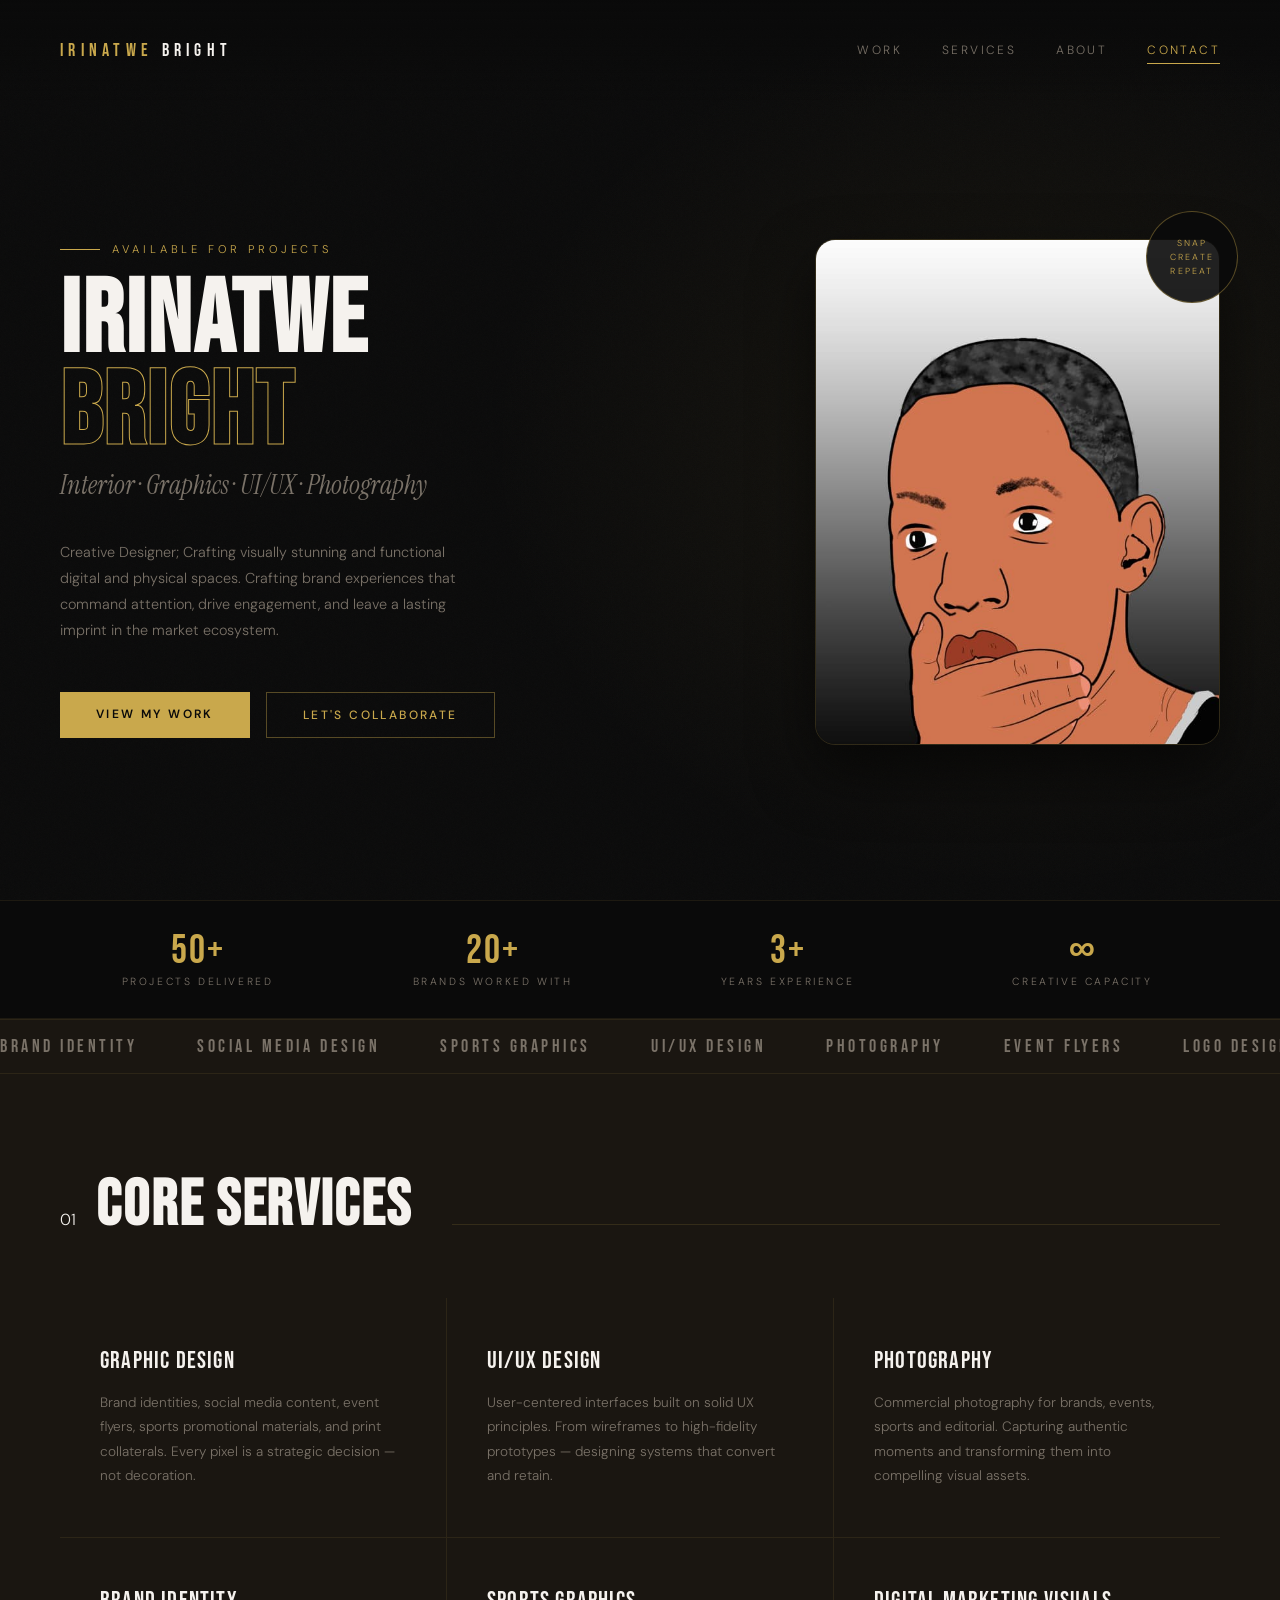
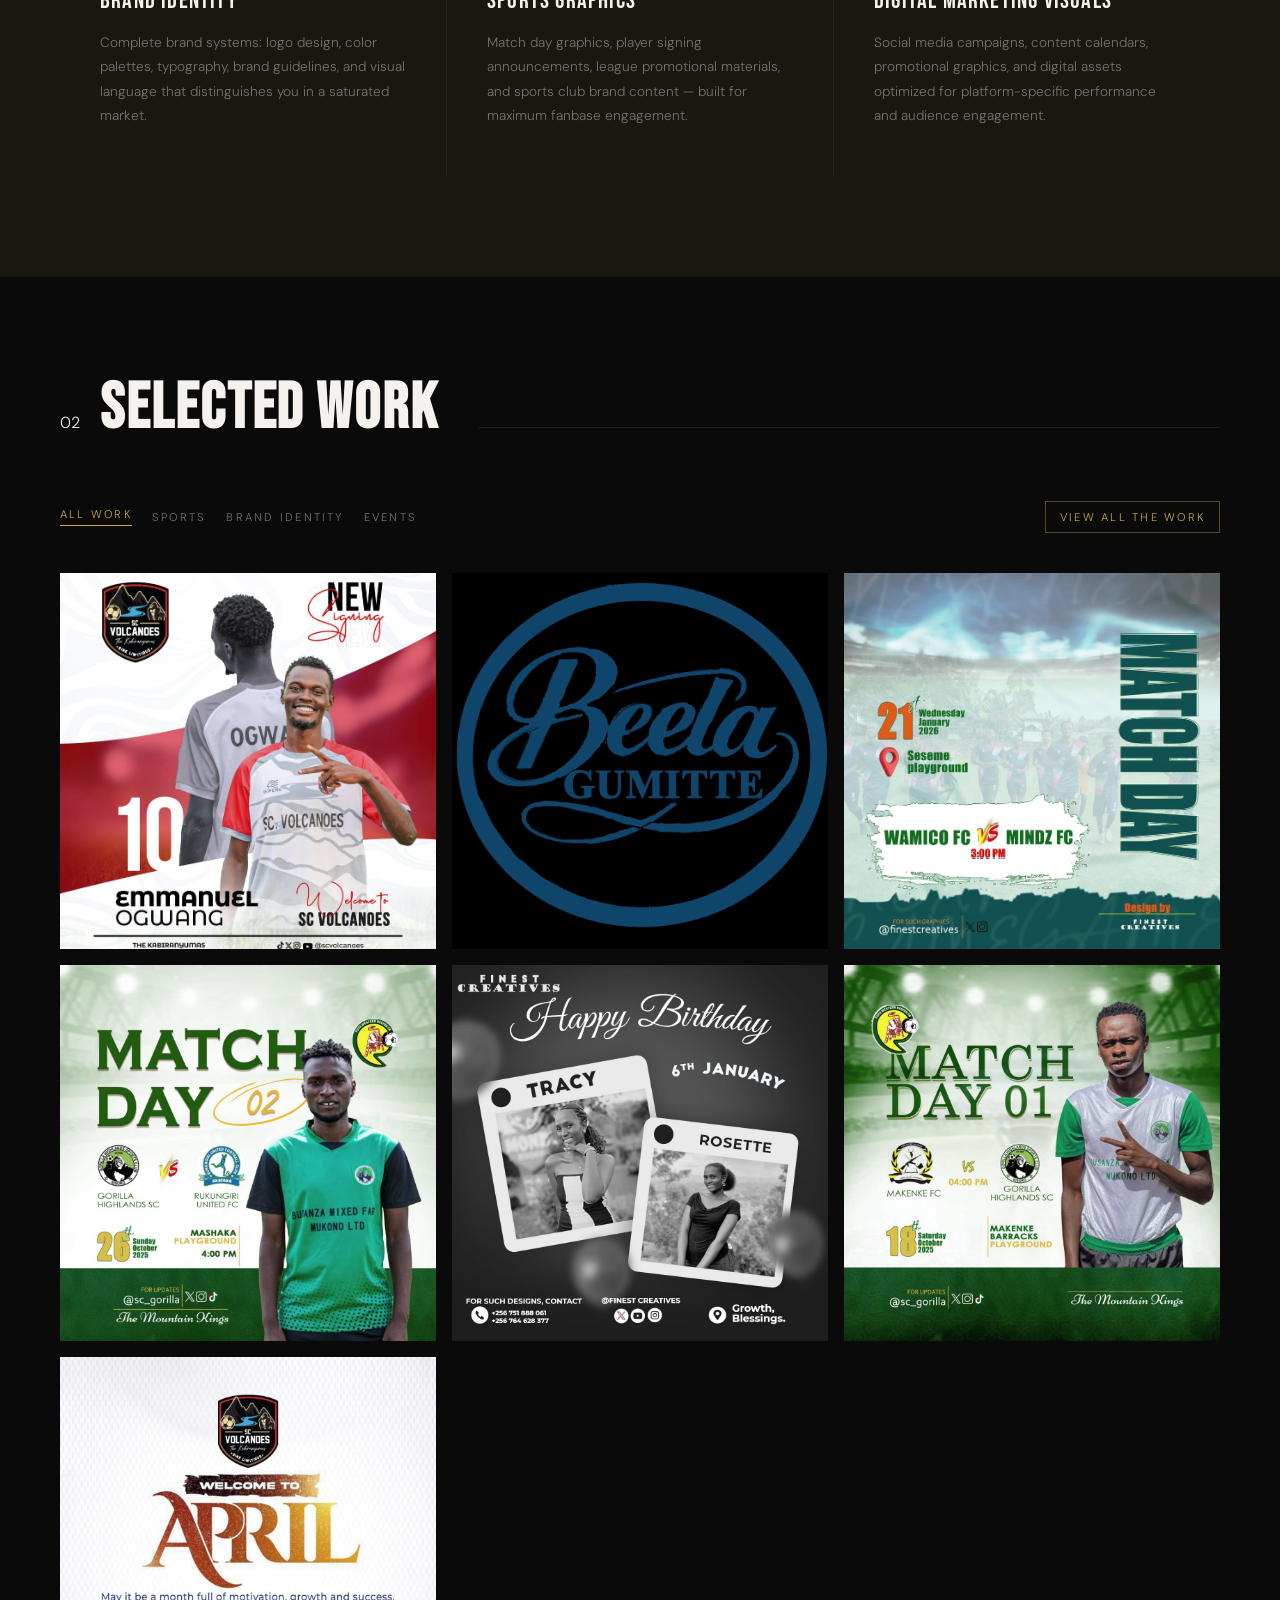
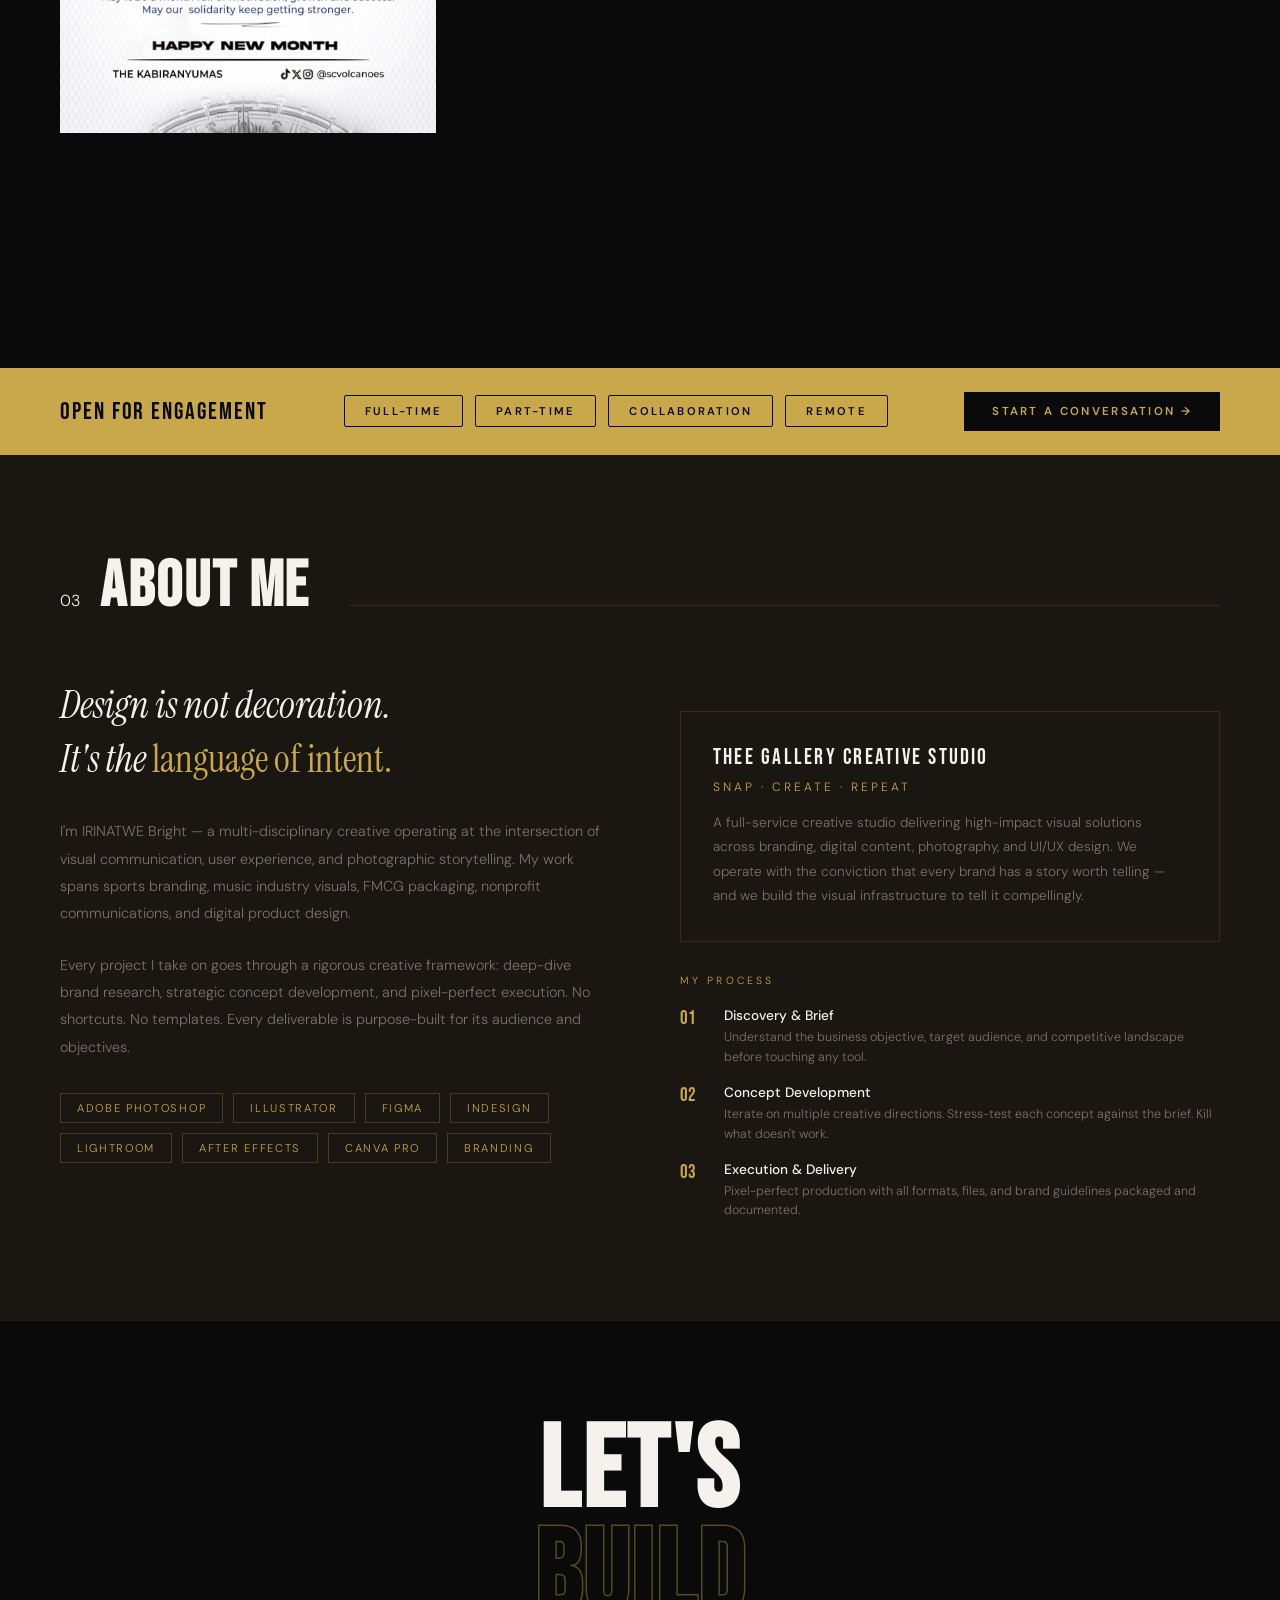
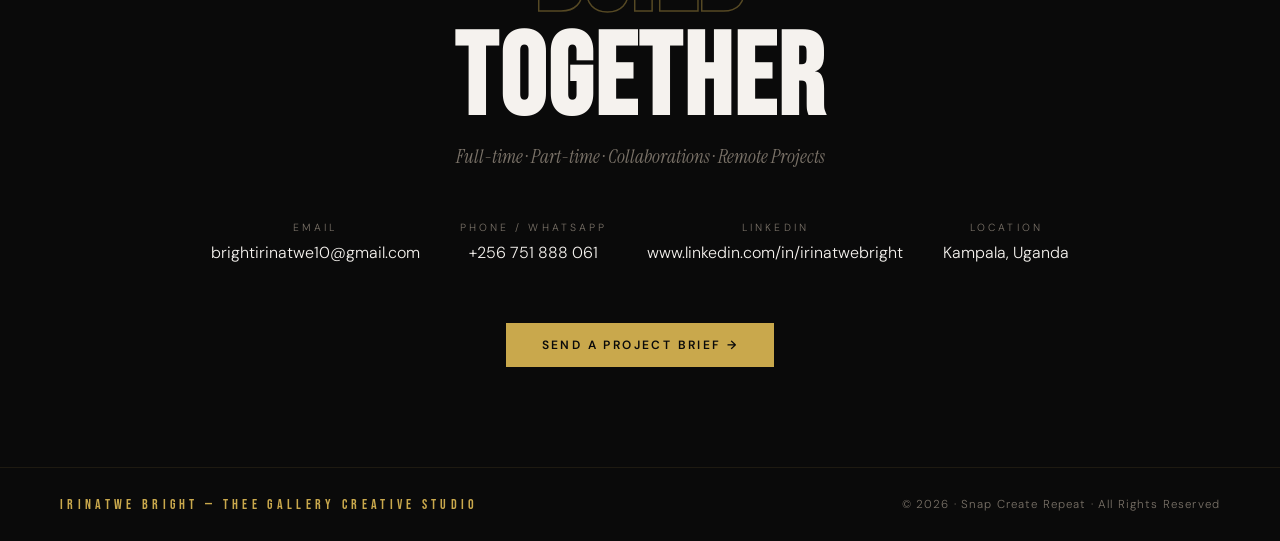
==== irinatwe-bright-portfolio.html @ d88b542a "initial commit" ====
<!DOCTYPE html>
<html lang="en">
<head>
<meta charset="UTF-8"/>
<meta name="viewport" content="width=device-width, initial-scale=1.0"/>
<title>IRINATWE Bright — THEE GALLERY Creative Studio</title>
<link href="https://fonts.googleapis.com/css2?family=Bebas+Neue&family=Instrument+Serif:ital@0;1&family=DM+Sans:wght@300;400;500;600&display=swap" rel="stylesheet"/>
<link rel="stylesheet" href="irinatwe-bright-portfolio.css?v=20260407-22"/>
</head>
<body>

<!-- NAV -->
<nav aria-label="Primary navigation">
  <a href="#" class="nav-logo">IRINATWE <span>Bright</span> </a>
  <button class="nav-toggle" id="navToggle" aria-label="Open navigation menu" aria-expanded="false" aria-controls="navLinks" aria-haspopup="true">
    <span></span>
    <span></span>
    <span></span>
  </button>
  <ul class="nav-links" id="navLinks">
    <li><a href="#portfolio" data-section="portfolio">WORK</a></li>
    <li><a href="#services" data-section="services">SERVICES</a></li>
    <li><a href="#about" data-section="about">ABOUT</a></li>
    <li><a href="#contact" data-section="contact">CONTACT</a></li>
    <li class="nav-social" aria-label="Social links">
      <a href="https://github.com" target="_blank" rel="noopener noreferrer" aria-label="GitHub profile">GitHub</a>
      <a href="https://www.linkedin.com" target="_blank" rel="noopener noreferrer" aria-label="LinkedIn profile">LinkedIn</a>
      <a href="https://twitter.com" target="_blank" rel="noopener noreferrer" aria-label="Twitter profile">Twitter</a>
    </li>
  </ul>
</nav>

<!-- HERO -->
<section class="hero hero-single-media" id="home">
  <div class="hero-noise"></div>
  <div class="hero-left reveal">
    <div class="hero-eyebrow">Available for Projects</div>
    <h1 class="hero-name">
      IRINATWE
      <span class="accent-line">Bright</span>
    </h1>
    <p class="hero-title">Interior · Graphics · UI/UX · Photography</p>
    <p class="hero-desc">
      Creative Designer; Crafting visually stunning and functional digital and physical spaces.
      Crafting brand experiences that command attention, drive engagement, 
      and leave a lasting imprint in the market ecosystem.
    </p>
    <div class="hero-ctas">
      <a href="#portfolio" class="btn-primary">View My Work</a>
      <a href="#contact" class="btn-outline">Let's Collaborate</a>
    </div>
  </div>
  <div class="hero-right">
    <figure class="hero-profile-media reveal">
      <img src="Images/Profile/Profile.jpeg?v=20260407-1" alt="IRINATWE Bright profile" />
    </figure>
    <div class="hero-badge" aria-hidden="true">
      <span>SNAP<br/>CREATE<br/>REPEAT</span>
    </div>
  </div>
</section>

<!-- STATS BAR -->
<div class="stats-bar reveal">
  <div class="stat-item">
    <div class="stat-number">50+</div>
    <div class="stat-label">Projects Delivered</div>
  </div>
  <div class="stat-item">
    <div class="stat-number">20+</div>
    <div class="stat-label">Brands Worked With</div>
  </div>
  <div class="stat-item">
    <div class="stat-number">3+</div>
    <div class="stat-label">Years Experience</div>
  </div>
  <div class="stat-item">
    <div class="stat-number">∞</div>
    <div class="stat-label">Creative Capacity</div>
  </div>
</div>

<!-- TICKER -->
<div class="ticker-wrap">
  <div class="ticker-track">
    <div class="ticker-item">Brand Identity <span>✦</span></div>
    <div class="ticker-item">Social Media Design <span>✦</span></div>
    <div class="ticker-item">Sports Graphics <span>✦</span></div>
    <div class="ticker-item">UI/UX Design <span>✦</span></div>
    <div class="ticker-item">Photography <span>✦</span></div>
    <div class="ticker-item">Event Flyers <span>✦</span></div>
    <div class="ticker-item">Logo Design <span>✦</span></div>
    <div class="ticker-item">Digital Marketing <span>✦</span></div>
    <!-- duplicate for seamless loop -->
    <div class="ticker-item">Brand Identity <span>✦</span></div>
    <div class="ticker-item">Social Media Design <span>✦</span></div>
    <div class="ticker-item">Sports Graphics <span>✦</span></div>
    <div class="ticker-item">UI/UX Design <span>✦</span></div>
    <div class="ticker-item">Photography <span>✦</span></div>
    <div class="ticker-item">Event Flyers <span>✦</span></div>
    <div class="ticker-item">Logo Design <span>✦</span></div>
    <div class="ticker-item">Digital Marketing <span>✦</span></div>
  </div>
</div>

<!-- SERVICES -->
<section class="services" id="services">
  <div class="section-header reveal">
    <span class="section-num">01</span>
    <h2 class="section-title">Core Services</h2>
    <div class="section-line"></div>
  </div>
  <div class="services-grid reveal">
    <div class="service-card">
      <div class="service-icon">✦</div>
      <div class="service-name">Graphic Design</div>
      <p class="service-desc">Brand identities, social media content, event flyers, sports promotional materials, and print collaterals. Every pixel is a strategic decision — not decoration.</p>
    </div>
    <div class="service-card">
      <div class="service-icon">⬡</div>
      <div class="service-name">UI/UX Design</div>
      <p class="service-desc">User-centered interfaces built on solid UX principles. From wireframes to high-fidelity prototypes — designing systems that convert and retain.</p>
    </div>
    <div class="service-card">
      <div class="service-icon">◎</div>
      <div class="service-name">Photography</div>
      <p class="service-desc">Commercial photography for brands, events, sports and editorial. Capturing authentic moments and transforming them into compelling visual assets.</p>
    </div>
    <div class="service-card">
      <div class="service-icon">▲</div>
      <div class="service-name">Brand Identity</div>
      <p class="service-desc">Complete brand systems: logo design, color palettes, typography, brand guidelines, and visual language that distinguishes you in a saturated market.</p>
    </div>
    <div class="service-card">
      <div class="service-icon">◇</div>
      <div class="service-name">Sports Graphics</div>
      <p class="service-desc">Match day graphics, player signing announcements, league promotional materials, and sports club brand content — built for maximum fanbase engagement.</p>
    </div>
    <div class="service-card">
      <div class="service-icon">☯</div>
      <div class="service-name">Digital Marketing Visuals</div>
      <p class="service-desc">Social media campaigns, content calendars, promotional graphics, and digital assets optimized for platform-specific performance and audience engagement.</p>
    </div>
  </div>
</section>

<!-- PORTFOLIO -->
<section id="portfolio" class="portfolio-section">
  <div class="section-header reveal">
    <span class="section-num">02</span>
    <h2 class="section-title">Selected Work</h2>
    <div class="section-line"></div>
  </div>

  <!-- Portfolio Filter Labels -->
  <div class="portfolio-filter reveal">
    <span class="portfolio-filter-chip is-active">All Work</span>
    <span class="portfolio-filter-chip">Sports</span>
    <span class="portfolio-filter-chip">Brand Identity</span>
    <span class="portfolio-filter-chip">Events</span>
    <a href="all-work/all-work.html" class="portfolio-filter-link">View All The Work</a>
  </div>

  <div class="portfolio-grid reveal">
    <!-- Row 1 -->
    <div class="portfolio-item">
      <img src="Images/Sports/Sports1.jpeg?v=20260407-2" alt="Sports Design"/>
      <div class="portfolio-overlay">
        <div class="portfolio-cat">Sports Graphics</div>
        <div class="portfolio-name">SC VOLCANOES — Good Friday</div>
      </div>
    </div>
    <div class="portfolio-item">
      <img src="Images/Brand%20Indentity/lo1.jpeg?v=20260407-2" alt="Brand Design"/>
      <div class="portfolio-overlay">
        <div class="portfolio-cat">Brand Identity</div>
        <div class="portfolio-name">Divine Grapes Logo</div>
      </div>
    </div>

    <!-- Row 2 -->
    <div class="portfolio-item">
      <img src="Images/Events/Eve1.jpeg?v=20260407-2" alt="Event Design"/>
      <div class="portfolio-overlay">
        <div class="portfolio-cat">Music Artwork</div>
        <div class="portfolio-name">King DJDJ — Zero to Hero</div>
      </div>
    </div>
    <div class="portfolio-item">
      <img src="Images/Sports/Sp2.jpeg?v=20260407-2" alt="Match Day"/>
      <div class="portfolio-overlay">
        <div class="portfolio-cat">Sports Graphics</div>
        <div class="portfolio-name">Match Day — SC Volcanoes vs Asante</div>
      </div>
    </div>
    <div class="portfolio-item">
      <img src="Images/Events/Eve3.jpeg?v=20260407-2" alt="Tour Flyer"/>
      <div class="portfolio-overlay">
        <div class="portfolio-cat">Event Promotion</div>
        <div class="portfolio-name">Shoebill Adventures — Escape to Kisoro</div>
      </div>
    </div>

    <!-- Row 3 -->
    <div class="portfolio-item">
      <img src="Images/Sports/Sp3.jpeg?v=20260407-2" alt="Signing"/>
      <div class="portfolio-overlay">
        <div class="portfolio-cat">Sports Graphics</div>
        <div class="portfolio-name">Player Signing — Alijuna Bernard #5</div>
      </div>
    </div>
    <div class="portfolio-item">
      <img src="Images/Events/Eve10.jpeg?v=20260407-2" alt="Grand Opening"/>
      <div class="portfolio-overlay">
        <div class="portfolio-cat">Sports / Event</div>
        <div class="portfolio-name">Stacon League — Season 6 Grand Opening</div>
      </div>
    </div>
  </div>

  <!-- Client Logos Strip -->
  <div class="client-strip reveal">
    <p class="client-strip-title">Brands & Organizations I've Worked With</p>
    <div class="client-strip-list">
      <span class="client-strip-item">SC VOLCANOES</span>
      <span class="client-strip-item">DIVINE GRAPES</span>
      <span class="client-strip-item">STACON LEAGUE</span>
      <span class="client-strip-item">SHOEBILL ADVENTURES</span>
      <span class="client-strip-item">MURUSA</span>
      <span class="client-strip-item">KING DJDJ</span>
      <span class="client-strip-item">WAKE & BAKE BLISS</span>
    </div>
  </div>
</section>

<!-- AVAILABILITY BAND -->
<div class="avail-band reveal">
  <div class="avail-text">Open for Engagement</div>
  <div class="avail-tags">
    <span class="avail-tag">Full-Time</span>
    <span class="avail-tag">Part-Time</span>
    <span class="avail-tag">Collaboration</span>
    <span class="avail-tag">Remote</span>
  </div>
  <a href="#contact" class="avail-cta">Start a Conversation →</a>
</div>

<!-- ABOUT -->
<section class="about" id="about">
  <div class="section-header reveal">
    <span class="section-num">03</span>
    <h2 class="section-title">About Me</h2>
    <div class="section-line"></div>
  </div>
  <div class="about-inner reveal">
    <div>
      <p class="about-tagline">
        Design is not decoration.<br/>
        It's the <em>language of intent.</em>
      </p>
      <p class="about-body">
        I'm IRINATWE Bright — a multi-disciplinary creative operating at the intersection 
        of visual communication, user experience, and photographic storytelling. My work 
        spans sports branding, music industry visuals, FMCG packaging, nonprofit communications, 
        and digital product design.
      </p>
      <p class="about-body">
        Every project I take on goes through a rigorous creative framework: deep-dive brand 
        research, strategic concept development, and pixel-perfect execution. No shortcuts. 
        No templates. Every deliverable is purpose-built for its audience and objectives.
      </p>
      <div class="skills-list">
        <span class="skill-pill">Adobe Photoshop</span>
        <span class="skill-pill">Illustrator</span>
        <span class="skill-pill">Figma</span>
        <span class="skill-pill">InDesign</span>
        <span class="skill-pill">Lightroom</span>
        <span class="skill-pill">After Effects</span>
        <span class="skill-pill">Canva Pro</span>
        <span class="skill-pill">Branding</span>
      </div>
    </div>
    <div>
      <div class="studio-info">
        <div class="studio-name">THEE GALLERY Creative Studio</div>
        <div class="studio-tagline">Snap · Create · Repeat</div>
        <p class="studio-desc">
          A full-service creative studio delivering high-impact visual solutions across 
          branding, digital content, photography, and UI/UX design. We operate with the 
          conviction that every brand has a story worth telling — and we build the visual 
          infrastructure to tell it compellingly.
        </p>
      </div>
      <!-- Process -->
      <div class="process-block">
        <p class="process-title">My Process</p>
        <div class="process-steps">
          <div class="process-step">
            <span class="process-step-num">01</span>
            <div>
              <p class="process-step-heading">Discovery & Brief</p>
              <p class="process-step-text">Understand the business objective, target audience, and competitive landscape before touching any tool.</p>
            </div>
          </div>
          <div class="process-step">
            <span class="process-step-num">02</span>
            <div>
              <p class="process-step-heading">Concept Development</p>
              <p class="process-step-text">Iterate on multiple creative directions. Stress-test each concept against the brief. Kill what doesn't work.</p>
            </div>
          </div>
          <div class="process-step">
            <span class="process-step-num">03</span>
            <div>
              <p class="process-step-heading">Execution & Delivery</p>
              <p class="process-step-text">Pixel-perfect production with all formats, files, and brand guidelines packaged and documented.</p>
            </div>
          </div>
        </div>
      </div>
    </div>
  </div>
</section>

<!-- CONTACT -->
<section class="contact" id="contact">
  <div class="reveal">
    <h2 class="contact-headline">
      LET'S<br/>
      <span class="outline">BUILD</span><br/>
      TOGETHER
    </h2>
    <p class="contact-sub">Full-time · Part-time · Collaborations · Remote Projects</p>
    <div class="contact-grid">
      <a href="mailto:brightirinatwe10@gmail.com" class="contact-link">
        <span class="contact-link-label">Email</span>
        <span class="contact-link-value">brightirinatwe10@gmail.com</span>
      </a>
      <a href="tel:+256751888061" class="contact-link">
        <span class="contact-link-label">Phone / WhatsApp</span>
        <span class="contact-link-value">+256 751 888 061</span>
      </a>
      <a href="https://www.linkedin.com/in/irinatwebright" target="_blank" rel="noopener noreferrer" class="contact-link">
        <span class="contact-link-label">LinkedIn</span>
        <span class="contact-link-value">www.linkedin.com/in/irinatwebright</span>
      </a>
      <a href="#" class="contact-link">
        <span class="contact-link-label">Location</span>
        <span class="contact-link-value">Kampala, Uganda</span>
      </a>
    </div>
    <a href="mailto:brightirinatwe10@gmail.com" class="btn-primary">Send a Project Brief →</a>
  </div>
</section>

<!-- FOOTER -->
<footer>
  <div class="footer-brand">IRINATWE Bright — THEE GALLERY Creative Studio</div>
  <div class="footer-copy">© 2026 · Snap Create Repeat · All Rights Reserved</div>
</footer>

<script src="irinatwe-bright-portfolio.js?v=20260407-2"></script>
</body>
</html>
---- irinatwe-bright-portfolio.css ----
:root {
  --black: #0a0a0a;
  --white: #f5f2ee;
  --gold: #c9a84c;
  --gold-light: #e8c96d;
  --warm: #1a1611;
  --mid: #2e2a24;
  --muted: #7a7268;
  --accent: #d4472a;
}

*, *::before, *::after { box-sizing: border-box; margin: 0; padding: 0; }

html { scroll-behavior: smooth; }

img { max-width: 100%; }

body {
  background: var(--black);
  color: var(--white);
  font-family: 'DM Sans', sans-serif;
  font-weight: 300;
  overflow-x: hidden;
}

/* CUSTOM CURSOR */
.cursor {
  position: fixed;
  width: 10px; height: 10px;
  background: var(--gold);
  border-radius: 50%;
  pointer-events: none;
  z-index: 9999;
  transition: transform 0.15s ease;
  mix-blend-mode: difference;
}
.cursor-ring {
  position: fixed;
  width: 36px; height: 36px;
  border: 1px solid var(--gold);
  border-radius: 50%;
  pointer-events: none;
  z-index: 9998;
  transition: all 0.3s ease;
  mix-blend-mode: difference;
}

/* NAV */
nav {
  position: fixed; top: 0; left: 0; right: 0;
  z-index: 100;
  padding: 28px 60px;
  display: flex; justify-content: space-between; align-items: center;
  background: linear-gradient(to bottom, rgba(10,10,10,0.95) 0%, transparent 100%);
}
.nav-logo {
  font-family: 'Bebas Neue', sans-serif;
  font-size: 1.1rem;
  letter-spacing: 0.3em;
  color: var(--gold);
  text-decoration: none;
}
.nav-logo span {
    color: var(--white);
}
.nav-links { display: flex; gap: 40px; list-style: none; }
.nav-social { display: none; }
.nav-links a {
  position: relative;
  display: inline-flex;
  align-items: center;
  min-height: 44px;
  font-size: 0.75rem;
  letter-spacing: 0.2em;
  text-transform: uppercase;
  color: var(--muted);
  text-decoration: none;
  transition: color 0.22s ease;
}
.nav-links a::after {
  content: '';
  position: absolute;
  left: 0;
  right: 0;
  bottom: 8px;
  height: 1px;
  background: var(--gold);
  transform: scaleX(0);
  transform-origin: left;
  transition: transform 0.22s ease;
}
.nav-links a:hover,
.nav-links a:focus-visible,
.nav-links a.active-link {
  color: var(--gold);
}
.nav-links a:hover::after,
.nav-links a:focus-visible::after,
.nav-links a.active-link::after {
  transform: scaleX(1);
}
.nav-links a:focus-visible,
.nav-toggle:focus-visible {
  outline: 2px solid var(--gold);
  outline-offset: 3px;
}
.nav-toggle {
  display: none;
  width: 44px;
  height: 44px;
  background: transparent;
  border: 1px solid rgba(201,168,76,0.4);
  align-items: center;
  justify-content: center;
  flex-direction: column;
  gap: 5px;
  cursor: pointer;
}
.nav-toggle span {
  width: 18px;
  height: 1px;
  background: var(--gold);
  transition: transform 0.25s ease, opacity 0.25s ease;
}

/* HERO */
.hero {
  min-height: 100vh;
  display: grid;
  grid-template-columns: 1fr 1fr;
  align-items: center;
  padding: 0 60px;
  position: relative;
  overflow: hidden;
}
.hero.hero-single-media {
  grid-template-columns: minmax(0, 1fr) minmax(320px, 460px);
  column-gap: 48px;
}
.hero::before {
  content: '';
  position: absolute;
  inset: 0;
  background: radial-gradient(ellipse 60% 70% at 80% 50%, rgba(201,168,76,0.07) 0%, transparent 70%);
  pointer-events: none;
}
.hero-noise {
  position: absolute; inset: 0;
  opacity: 0.025;
  background-image: url("data:image/svg+xml,%3Csvg viewBox='0 0 512 512' xmlns='http://www.w3.org/2000/svg'%3E%3Cfilter id='n'%3E%3CfeTurbulence type='fractalNoise' baseFrequency='0.9' numOctaves='4' stitchTiles='stitch'/%3E%3C/filter%3E%3Crect width='100%25' height='100%25' filter='url(%23n)'/%3E%3C/svg%3E");
  background-size: 256px;
  pointer-events: none;
}

.hero-left { padding-top: 80px; }
.hero-eyebrow {
  font-size: 0.7rem;
  letter-spacing: 0.35em;
  text-transform: uppercase;
  color: var(--gold);
  margin-bottom: 20px;
  display: flex; align-items: center; gap: 12px;
}
.hero-eyebrow::before {
  content: '';
  display: block;
  width: 40px; height: 1px;
  background: var(--gold);
}
.hero-name {
  font-family: 'Bebas Neue', sans-serif;
  font-size: clamp(5rem, 8vw, 9rem);
  line-height: 0.9;
  letter-spacing: 0.02em;
  color: var(--white);
  margin-bottom: 8px;
}
.hero-name .accent-line {
  display: block;
  color: transparent;
  -webkit-text-stroke: 1px var(--gold);
}
.hero-title {
  font-family: 'Instrument Serif', serif;
  font-style: italic;
  font-size: clamp(1.2rem, 2vw, 1.7rem);
  color: var(--muted);
  margin-bottom: 36px;
  line-height: 1.4;
}
.hero-desc {
  font-size: 0.9rem;
  line-height: 1.8;
  color: var(--muted);
  max-width: 420px;
  margin-bottom: 48px;
}
.hero-ctas { display: flex; gap: 16px; flex-wrap: wrap; }
.hero-social-links {
  display: flex;
  flex-wrap: wrap;
  gap: 18px;
  margin-top: 24px;
}
.hero-social-links a {
  color: var(--muted);
  text-decoration: none;
  font-size: 0.66rem;
  letter-spacing: 0.2em;
  text-transform: uppercase;
  border-bottom: 1px solid transparent;
  padding-bottom: 2px;
  transition: color 0.2s ease, border-color 0.2s ease;
}
.hero-social-links a:hover,
.hero-social-links a:focus-visible {
  color: var(--gold);
  border-color: rgba(201,168,76,0.65);
}
.btn-primary {
  padding: 14px 36px;
  background: var(--gold);
  color: var(--black);
  font-size: 0.75rem;
  font-weight: 600;
  letter-spacing: 0.2em;
  text-transform: uppercase;
  text-decoration: none;
  transition: background 0.3s, transform 0.2s;
  display: inline-block;
}
.btn-primary:hover { background: var(--gold-light); transform: translateY(-2px); }
.btn-outline {
  padding: 14px 36px;
  border: 1px solid rgba(201,168,76,0.4);
  color: var(--gold);
  font-size: 0.75rem;
  font-weight: 500;
  letter-spacing: 0.2em;
  text-transform: uppercase;
  text-decoration: none;
  transition: border-color 0.3s, transform 0.2s;
  display: inline-block;
}
.btn-outline:hover { border-color: var(--gold); transform: translateY(-2px); }

.hero-right {
  display: flex;
  justify-content: center;
  align-items: center;
  position: relative;
  height: 100vh;
}
.hero.hero-single-media .hero-right {
  justify-content: flex-end;
  align-items: center;
  height: auto;
  padding-top: 84px;
  margin-top: 0;
}
.hero-profile-media {
  width: min(420px, 88%);
  aspect-ratio: 4 / 5;
  border-radius: 20px;
  overflow: hidden;
  border: 1px solid rgba(201,168,76,0.18);
  box-shadow: 0 26px 60px rgba(0,0,0,0.55);
}
.hero.hero-single-media .hero-badge {
  top: 56px;
  right: -18px;
  width: 92px;
  height: 92px;
}
.hero-profile-media img {
  width: 100%;
  height: 100%;
  display: block;
  object-fit: cover;
  object-position: center 20%;
}
.hero-visual {
  position: relative;
  width: 420px;
  height: 520px;
}
.hero-card {
  position: absolute;
  border: 1px solid rgba(201,168,76,0.15);
  overflow: hidden;
  transition: transform 0.6s ease;
}
.hero-card img { width: 100%; height: 100%; object-fit: cover; display: block; }
.card-1 {
  width: 260px; height: 310px;
  top: 60px; left: 0;
  z-index: 2;
  transform: rotate(-3deg);
  box-shadow: 20px 20px 60px rgba(0,0,0,0.6);
}
.card-2 {
  width: 200px; height: 240px;
  bottom: 40px; right: 0;
  z-index: 3;
  transform: rotate(2deg);
  box-shadow: -10px 20px 50px rgba(0,0,0,0.5);
}
.hero-badge {
  position: absolute;
  top: 20px; right: 30px;
  width: 100px; height: 100px;
  border: 1px solid rgba(201,168,76,0.4);
  border-radius: 50%;
  display: flex;
  flex-direction: column;
  align-items: center;
  justify-content: center;
  text-align: center;
  z-index: 4;
  background: rgba(10,10,10,0.9);
  animation: spin-slow 20s linear infinite;
}
@keyframes spin-slow {
  from { transform: rotate(0deg); }
  to { transform: rotate(360deg); }
}
.hero-badge span {
  font-size: 0.55rem;
  letter-spacing: 0.25em;
  text-transform: uppercase;
  color: var(--gold);
  line-height: 1.6;
  animation: spin-slow 20s linear infinite reverse;
}

/* STATS BAR */
.stats-bar {
  border-top: 1px solid rgba(201,168,76,0.1);
  border-bottom: 1px solid rgba(201,168,76,0.1);
  padding: 30px 60px;
  display: grid;
  grid-template-columns: repeat(4, 1fr);
  gap: 20px;
}
.stat-item { text-align: center; }
.stat-number {
  font-family: 'Bebas Neue', sans-serif;
  font-size: 2.5rem;
  color: var(--gold);
  letter-spacing: 0.05em;
  line-height: 1;
}
.stat-label {
  font-size: 0.65rem;
  letter-spacing: 0.25em;
  text-transform: uppercase;
  color: var(--muted);
  margin-top: 4px;
}

/* SECTION SHARED */
section { padding: 100px 60px; }
.section-header {
  display: flex;
  align-items: baseline;
  gap: 20px;
  margin-bottom: 60px;
}

.section-title {
  font-family: 'Bebas Neue', sans-serif;
  font-size: clamp(2.5rem, 5vw, 4rem);
  letter-spacing: 0.03em;
  line-height: 1;
}
.section-line {
  flex: 1;
  height: 1px;
  background: rgba(201,168,76,0.15);
  margin-left: 20px;
}

/* SERVICES */
.services { background: var(--warm); }
.services-grid {
  display: grid;
  grid-template-columns: repeat(3, 1fr);
  gap: 1px;
  background: rgba(201,168,76,0.1);
}
.service-card {
  background: var(--warm);
  padding: 48px 40px;
  transition: background 0.3s;
  position: relative;
  overflow: hidden;
}
.service-card::after {
  content: '';
  position: absolute;
  bottom: 0; left: 0;
  width: 0; height: 2px;
  background: var(--gold);
  transition: width 0.4s ease;
}
.service-card:hover { background: var(--mid); }
.service-card:hover::after { width: 100%; }
.service-icon {
  width: 48px; height: 48px;
  border: 1px solid rgba(201,168,76,0.3);
  display: flex; align-items: center; justify-content: center;
  margin-bottom: 28px;
  font-size: 1.3rem;
}
.service-icon { display: none; }
.service-name {
  font-family: 'Bebas Neue', sans-serif;
  font-size: 1.5rem;
  letter-spacing: 0.05em;
  margin-bottom: 16px;
  color: var(--white);
}
.service-desc {
  font-size: 0.85rem;
  line-height: 1.8;
  color: var(--muted);
}

.portfolio-section {
  background: var(--black);
  padding-top: 100px;
  padding-bottom: 60px;
  padding-left: 60px;
  padding-right: 60px;
}
.portfolio-filter {
  display: flex;
  gap: 20px;
  flex-wrap: wrap;
  align-items: center;
  margin-bottom: 40px;
}
.portfolio-filter-chip {
  font-size: 0.7rem;
  letter-spacing: 0.2em;
  text-transform: uppercase;
  color: var(--muted);
}
.portfolio-filter-chip.is-active {
  color: var(--gold);
  border-bottom: 1px solid var(--gold);
  padding-bottom: 4px;
}
.portfolio-filter-link {
  margin-left: auto;
  font-size: 0.7rem;
  letter-spacing: 0.2em;
  text-transform: uppercase;
  color: var(--gold);
  text-decoration: none;
  border: 1px solid rgba(201,168,76,0.4);
  padding: 8px 14px;
  transition: border-color 0.2s ease, background 0.2s ease;
}
.portfolio-filter-link:hover {
  border-color: var(--gold);
  background: rgba(201,168,76,0.08);
}
.client-strip {
  margin-top: 60px;
  border-top: 1px solid rgba(201,168,76,0.1);
  padding-top: 48px;
}
.client-strip-title {
  font-size: 0.65rem;
  letter-spacing: 0.3em;
  text-transform: uppercase;
  color: var(--muted);
  text-align: center;
  margin-bottom: 32px;
}
.client-strip-list {
  display: flex;
  justify-content: center;
  flex-wrap: wrap;
  gap: 40px;
  align-items: center;
}
.client-strip-item {
  font-family: 'Bebas Neue', sans-serif;
  font-size: 1.1rem;
  letter-spacing: 0.15em;
  color: rgba(245,242,238,0.25);
}

/* PORTFOLIO */
.portfolio-grid {
  display: grid;
  grid-template-columns: repeat(3, 1fr);
  gap: 16px;
}
.portfolio-item {
  position: relative;
  overflow: hidden;
  aspect-ratio: 1;
}
.portfolio-item img {
  width: 100%; height: 100%;
  object-fit: cover;
  object-position: center center;
  display: block;
  transition: transform 0.6s ease, filter 0.4s ease;
  filter: saturate(0.8);
}
.portfolio-item:hover img { transform: scale(1.07); filter: saturate(1); }
.portfolio-overlay {
  position: absolute; inset: 0;
  background: linear-gradient(to top, rgba(10,10,10,0.9) 0%, transparent 60%);
  opacity: 0;
  transition: opacity 0.4s ease;
  display: flex; flex-direction: column; justify-content: flex-end;
  padding: 24px;
}
.portfolio-item:hover .portfolio-overlay { opacity: 1; }
.portfolio-cat {
  font-size: 0.65rem;
  letter-spacing: 0.3em;
  text-transform: uppercase;
  color: var(--gold);
  margin-bottom: 6px;
}
.portfolio-name {
  font-family: 'Bebas Neue', sans-serif;
  font-size: 1.2rem;
  letter-spacing: 0.05em;
}
/* Featured item - spans 2 cols */
.portfolio-item.featured {
  grid-column: span 2;
  aspect-ratio: 16/10;
}
.portfolio-item.featured img.featured-flyer {
  object-fit: contain;
  object-position: center center;
  background: #0d0d0d;
  padding: 8px;
}
.portfolio-item.featured:hover img.featured-flyer {
  transform: scale(1);
}

/* AVAILABILITY BAND */
.avail-band {
  background: var(--gold);
  padding: 24px 60px;
  display: flex;
  align-items: center;
  justify-content: space-between;
  flex-wrap: wrap;
  gap: 20px;
}
.avail-tags { display: flex; gap: 12px; flex-wrap: wrap; }
.avail-tag {
  padding: 8px 20px;
  border: 1.5px solid var(--black);
  font-size: 0.7rem;
  font-weight: 600;
  letter-spacing: 0.2em;
  text-transform: uppercase;
  color: var(--black);
  border-radius: 2px;
}
.avail-text {
  font-family: 'Bebas Neue', sans-serif;
  font-size: 1.5rem;
  letter-spacing: 0.08em;
  color: var(--black);
}
.avail-cta {
  padding: 12px 28px;
  background: var(--black);
  color: var(--gold);
  font-size: 0.72rem;
  font-weight: 600;
  letter-spacing: 0.2em;
  text-transform: uppercase;
  text-decoration: none;
  transition: opacity 0.2s;
}
.avail-cta:hover { opacity: 0.8; }

/* ABOUT */
.about { background: var(--warm); }
.about-inner {
  display: grid;
  grid-template-columns: 1fr 1fr;
  gap: 80px;
  align-items: start;
}
.about-tagline {
  font-family: 'Instrument Serif', serif;
  font-style: italic;
  font-size: clamp(1.6rem, 3vw, 2.4rem);
  line-height: 1.4;
  color: var(--white);
  margin-bottom: 32px;
}
.about-tagline em { color: var(--gold); font-style: normal; }
.about-body {
  font-size: 0.9rem;
  line-height: 1.9;
  color: var(--muted);
  margin-bottom: 24px;
}
.skills-list { display: flex; flex-wrap: wrap; gap: 10px; margin-top: 32px; }
.skill-pill {
  padding: 7px 16px;
  border: 1px solid rgba(201,168,76,0.25);
  font-size: 0.7rem;
  letter-spacing: 0.15em;
  text-transform: uppercase;
  color: var(--gold);
}

/* BRAND IDENTITY */
.studio-info {
  padding: 32px;
  border: 1px solid rgba(201,168,76,0.15);
  margin-top: 32px;
}
.studio-name {
  font-family: 'Bebas Neue', sans-serif;
  font-size: 1.4rem;
  letter-spacing: 0.1em;
  color: var(--white);
  margin-bottom: 8px;
}
.studio-tagline {
  font-size: 0.75rem;
  letter-spacing: 0.25em;
  text-transform: uppercase;
  color: var(--gold);
  margin-bottom: 16px;
}
.studio-desc {
  font-size: 0.85rem;
  line-height: 1.8;
  color: var(--muted);
}
.process-block {
  margin-top: 32px;
}
.process-title {
  font-size: 0.65rem;
  letter-spacing: 0.3em;
  text-transform: uppercase;
  color: var(--gold);
  margin-bottom: 20px;
}
.process-steps {
  display: flex;
  flex-direction: column;
  gap: 16px;
}
.process-step {
  display: flex;
  gap: 16px;
  align-items: flex-start;
}
.process-step-num {
  font-family: 'Bebas Neue', sans-serif;
  font-size: 1.2rem;
  color: var(--gold);
  min-width: 28px;
}
.process-step-heading {
  font-size: 0.85rem;
  font-weight: 500;
  margin-bottom: 4px;
}
.process-step-text {
  font-size: 0.78rem;
  color: var(--muted);
  line-height: 1.6;
}

/* CONTACT */
.contact { text-align: center; padding: 100px 60px; }
.contact-headline {
  font-family: 'Bebas Neue', sans-serif;
  font-size: clamp(4rem, 9vw, 10rem);
  letter-spacing: 0.02em;
  line-height: 0.9;
  margin-bottom: 12px;
}
.contact-headline .outline {
  color: transparent;
  -webkit-text-stroke: 1.5px rgba(201,168,76,0.4);
}
.contact-sub {
  font-family: 'Instrument Serif', serif;
  font-style: italic;
  font-size: 1.2rem;
  color: var(--muted);
  margin-bottom: 52px;
}
.contact-grid {
  display: flex;
  justify-content: center;
  gap: 40px;
  flex-wrap: wrap;
  margin-bottom: 60px;
}
.contact-link {
  display: flex; flex-direction: column; align-items: center; gap: 8px;
  text-decoration: none;
}
.contact-link-label {
  font-size: 0.65rem;
  letter-spacing: 0.3em;
  text-transform: uppercase;
  color: var(--muted);
}
.contact-link-value {
  font-size: 1rem;
  color: var(--white);
  overflow-wrap: anywhere;
  transition: color 0.3s;
}
.contact-link:hover .contact-link-value { color: var(--gold); }

/* FOOTER */
footer {
  border-top: 1px solid rgba(201,168,76,0.1);
  padding: 28px 60px;
  display: flex;
  justify-content: space-between;
  align-items: center;
  flex-wrap: wrap;
  gap: 16px;
}
.footer-brand {
  font-family: 'Bebas Neue', sans-serif;
  font-size: 0.9rem;
  letter-spacing: 0.3em;
  color: var(--gold);
  overflow-wrap: anywhere;
}
.footer-copy {
  font-size: 0.72rem;
  color: var(--muted);
  letter-spacing: 0.1em;
}

/* SCROLL REVEAL */
.reveal {
  opacity: 0;
  transform: translateY(40px);
  transition: opacity 0.8s ease, transform 0.8s ease;
}
.reveal.visible {
  opacity: 1;
  transform: translateY(0);
}

/* RUNNING TEXT TICKER */
.ticker-wrap {
  overflow: hidden;
  border-top: 1px solid rgba(201,168,76,0.1);
  border-bottom: 1px solid rgba(201,168,76,0.1);
  padding: 16px 0;
  background: var(--warm);
}
.ticker-track {
  display: flex;
  white-space: nowrap;
  animation: ticker 22s linear infinite;
}
.ticker-item {
  font-family: 'Bebas Neue', sans-serif;
  font-size: 1.1rem;
  letter-spacing: 0.2em;
  color: var(--muted);
  margin-right: 60px;
}
.ticker-item span { display: none; }
@keyframes ticker {
  from { transform: translateX(0); }
  to { transform: translateX(-50%); }
}

/* RESPONSIVE */
@media (max-width: 1200px), (hover: none) and (pointer: coarse) {
  nav {
    padding: 24px 30px;
    background: rgba(10,10,10,0.97);
  }
  body.menu-active { overflow: hidden; }
  .nav-logo,
  .nav-toggle {
    position: relative;
    z-index: 130;
  }
  .nav-toggle { display: inline-flex; }
  .nav-links {
    position: fixed;
    top: 0;
    left: 0;
    right: 0;
    bottom: 0;
    display: flex;
    flex-direction: column;
    gap: 20px;
    padding: 112px 30px 42px;
    background: rgba(10,10,10,0.7);
    backdrop-filter: blur(10px);
    border-top: 0;
    transform: translateY(-8px);
    opacity: 0;
    visibility: hidden;
    pointer-events: none;
    z-index: 120;
    transition: opacity 0.22s ease, transform 0.22s ease, visibility 0.22s;
  }
  .nav-links li {
    width: 100%;
  }
  .nav-links a {
    width: fit-content;
    min-height: 46px;
    font-size: 1.12rem;
    letter-spacing: 0.14em;
    font-weight: 500;
  }
  .nav-links a::after { bottom: 6px; }
  .nav-social {
    display: flex;
    flex-wrap: wrap;
    gap: 16px;
    margin-top: 20px;
    padding-top: 18px;
    border-top: 1px solid rgba(201,168,76,0.2);
  }
  .nav-social a {
    min-height: 44px;
    font-size: 0.75rem;
    letter-spacing: 0.16em;
    color: var(--muted);
    opacity: 0.95;
  }
  .nav-links.menu-open {
    transform: translateY(0);
    opacity: 1;
    visibility: visible;
    pointer-events: auto;
  }
  .nav-toggle.active span:nth-child(1) { transform: translateY(6px) rotate(45deg); }
  .nav-toggle.active span:nth-child(2) { opacity: 0; }
  .nav-toggle.active span:nth-child(3) { transform: translateY(-6px) rotate(-45deg); }
}

@media (max-width: 900px) {
  nav { padding: 18px 20px; }
  .nav-logo {
    font-size: 0.9rem;
    letter-spacing: 0.18em;
  }
  .nav-links { padding: 94px 20px 30px; }
  .hero { grid-template-columns: 1fr; padding: 112px 24px 56px; }
  .hero.hero-single-media {
    grid-template-columns: minmax(0, 1fr) minmax(128px, 0.72fr);
    column-gap: 14px;
    row-gap: 0;
    align-items: start;
  }
  .hero.hero-single-media .hero-left { padding-top: 8px; }
  .hero-name { font-size: clamp(2.5rem, 11vw, 3.5rem); }
  .hero-title {
    font-size: clamp(0.95rem, 2.4vw, 1.1rem);
    margin-bottom: 20px;
  }
  .hero-desc {
    font-size: 0.78rem;
    line-height: 1.65;
    margin-bottom: 26px;
  }
  .hero-ctas {
    flex-direction: column;
    align-items: flex-start;
    gap: 10px;
  }
  .hero-ctas .btn-primary,
  .hero-ctas .btn-outline {
    width: 100%;
    max-width: 188px;
    text-align: center;
    padding: 11px 16px;
    font-size: 0.62rem;
    letter-spacing: 0.16em;
  }
  .hero-social-links {
    gap: 12px 16px;
    margin-top: 18px;
  }
  .hero-social-links a {
    font-size: 0.58rem;
    letter-spacing: 0.15em;
  }
  .hero-desc { max-width: 100%; }
  .section-header {
    flex-wrap: wrap;
    gap: 10px;
    margin-bottom: 36px;
  }
  .section-line { display: none; }
  .portfolio-section {
    padding-top: 70px;
    padding-bottom: 50px;
    padding-left: 30px;
    padding-right: 30px;
  }
  .hero-right { display: none; }
  .hero.hero-single-media .hero-right {
    display: block;
    position: relative;
    width: 100%;
    max-width: 196px;
    height: auto;
    margin-top: 38px;
    padding-top: 0;
    justify-self: end;
    align-self: start;
  }
  .hero.hero-single-media .hero-profile-media {
    width: 100%;
    max-width: 100%;
    height: 262px;
    aspect-ratio: auto;
    margin: 0;
    border-radius: 18px;
  }
  .hero.hero-single-media .hero-badge {
    position: absolute;
    top: -16px;
    right: -14px;
    width: 64px;
    height: 64px;
  }
  section { padding: 70px 30px; }
  .services-grid { grid-template-columns: 1fr; }
  .portfolio-grid { grid-template-columns: 1fr 1fr; }
  .portfolio-item.featured { grid-column: span 2; }
  .portfolio-filter {
    gap: 14px;
    margin-bottom: 32px;
  }
  .portfolio-filter-link {
    margin-left: 0;
  }
  .client-strip {
    margin-top: 44px;
    padding-top: 36px;
  }
  .client-strip-list {
    gap: 24px;
  }
  .about-inner { grid-template-columns: 1fr; gap: 40px; }
  .stats-bar { grid-template-columns: repeat(2, 1fr); padding: 30px; }
  .avail-band { padding: 24px 30px; }
  footer { padding: 20px 30px; }
  .contact { padding: 70px 30px; }
  .contact-grid {
    gap: 24px;
    margin-bottom: 44px;
  }
  .contact-link-value {
    font-size: 0.92rem;
  }
}

@media (max-width: 600px) {
  .cursor,
  .cursor-ring { display: none; }
  .hero.hero-single-media {
    grid-template-columns: minmax(0, 1fr) minmax(122px, 0.68fr);
    column-gap: 12px;
    align-items: start;
  }
  .hero.hero-single-media .hero-left { padding-top: 10px; }
  .hero.hero-single-media .hero-right {
    display: block;
    position: relative;
    width: 100%;
    max-width: 182px;
    height: auto;
    margin-top: 30px;
    padding-top: 0;
    justify-self: end;
    align-self: start;
  }
  .hero.hero-single-media .hero-profile-media {
    width: 100%;
    max-width: 100%;
    height: 242px;
    aspect-ratio: auto;
    margin: 0;
    border-radius: 16px;
  }
  .hero.hero-single-media .hero-badge {
    position: absolute;
    top: -14px;
    right: -10px;
    width: 56px;
    height: 56px;
  }
  .hero.hero-single-media .hero-badge span {
    font-size: 0.48rem;
    letter-spacing: 0.16em;
  }

  .hero { padding: 110px 20px 50px; }
  .hero-social-links {
    gap: 10px 12px;
  }
  .hero-social-links a {
    font-size: 0.54rem;
    letter-spacing: 0.12em;
  }
  .nav-logo {
    max-width: 72vw;
    white-space: nowrap;
    overflow: hidden;
    text-overflow: ellipsis;
    letter-spacing: 0.12em;
  }
  .ticker-item {
    font-size: 0.9rem;
    margin-right: 34px;
  }
  .ticker-item span { display: none; }
  section { padding: 60px 20px; }
  .portfolio-section {
    padding-top: 60px;
    padding-bottom: 44px;
    padding-left: 20px;
    padding-right: 20px;
  }
  .portfolio-filter {
    gap: 10px 14px;
    margin-bottom: 26px;
  }
  .portfolio-filter-chip {
    font-size: 0.62rem;
    letter-spacing: 0.16em;
  }
  .portfolio-filter-link {
    width: 100%;
    text-align: center;
    margin-top: 8px;
  }
  .client-strip-title {
    font-size: 0.58rem;
    letter-spacing: 0.2em;
    margin-bottom: 20px;
  }
  .client-strip-list {
    justify-content: flex-start;
    gap: 16px;
  }
  .client-strip-item {
    font-size: 0.86rem;
    letter-spacing: 0.1em;
  }
  .portfolio-grid { grid-template-columns: 1fr; }
  .portfolio-item.featured { grid-column: span 1; aspect-ratio: 1; }
  .stats-bar {
    grid-template-columns: 1fr;
    padding: 24px 20px;
  }
  .stat-number { font-size: 2.1rem; }
  .avail-band { padding: 20px; }
  .avail-text { font-size: 1.25rem; }
  .avail-tags { gap: 8px; }
  .avail-tag {
    padding: 7px 12px;
    font-size: 0.62rem;
    letter-spacing: 0.14em;
  }
  .avail-cta {
    width: 100%;
    text-align: center;
  }
  .contact { padding: 60px 20px; }
  .contact-headline { font-size: clamp(2.6rem, 16vw, 4rem); }
  .contact-sub { font-size: 1rem; }
  .contact-grid {
    flex-direction: column;
    align-items: stretch;
    gap: 18px;
    margin-bottom: 36px;
  }
  .contact-link {
    align-items: flex-start;
    text-align: left;
    gap: 4px;
  }
  .contact-link-value {
    font-size: 0.86rem;
    line-height: 1.5;
  }
  .process-step {
    gap: 12px;
  }
  .process-step-num {
    min-width: 22px;
    font-size: 1.05rem;
  }
  .process-step-heading {
    font-size: 0.8rem;
  }
  .process-step-text {
    font-size: 0.74rem;
  }
  footer {
    align-items: flex-start;
    text-align: left;
  }
  .footer-brand {
    font-size: 0.75rem;
    letter-spacing: 0.2em;
  }
}
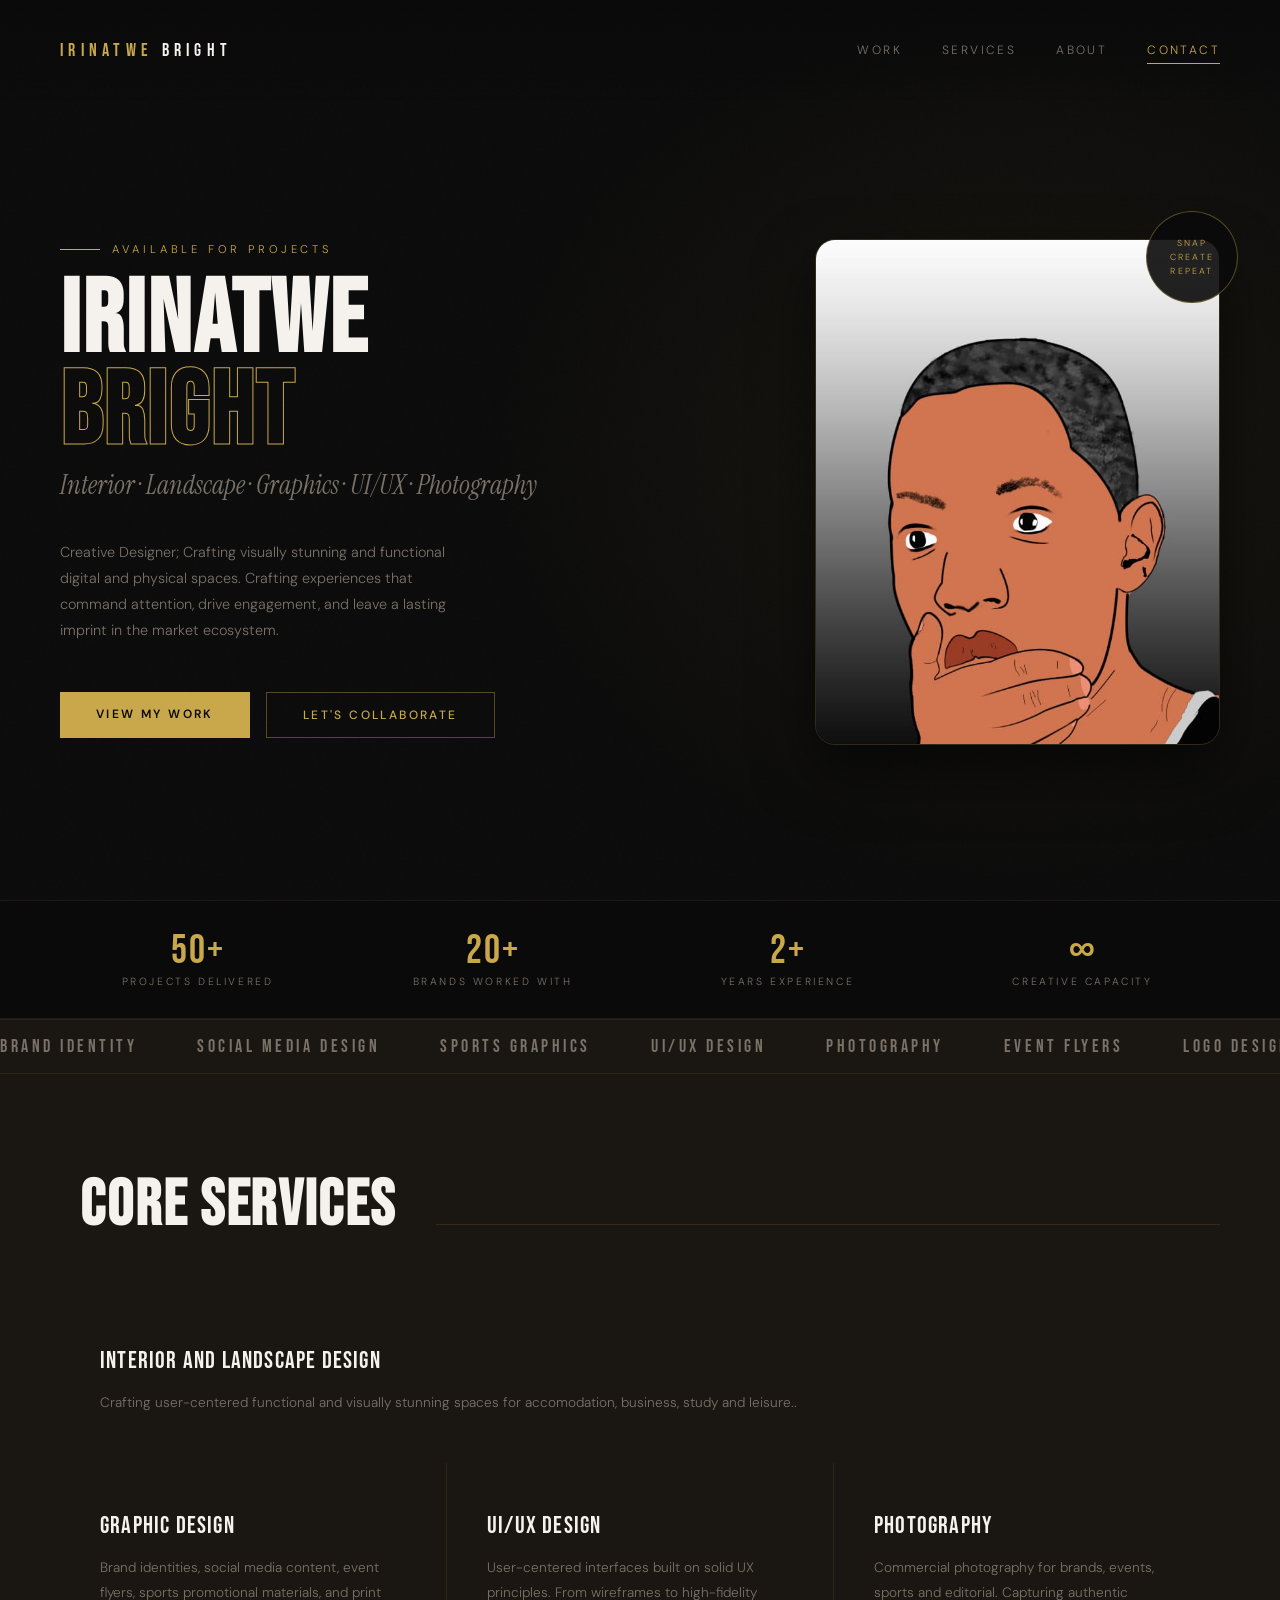
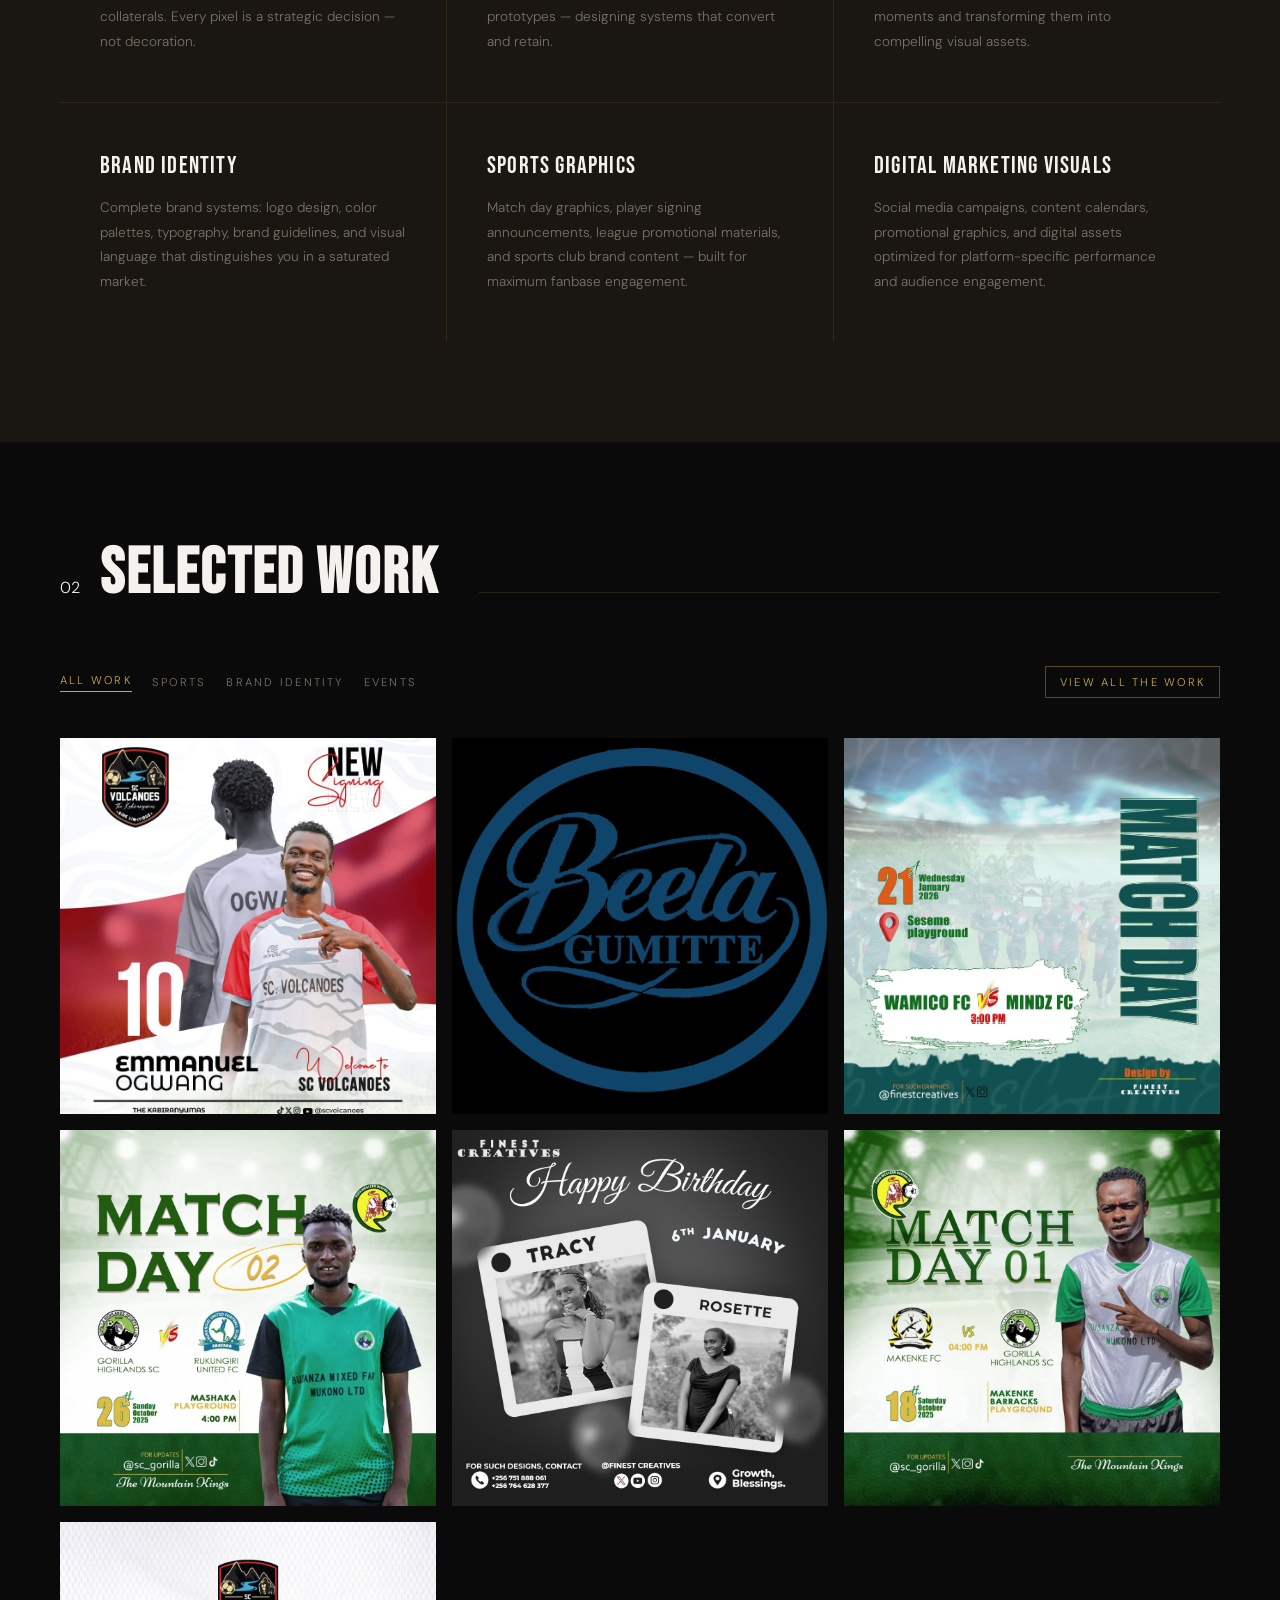
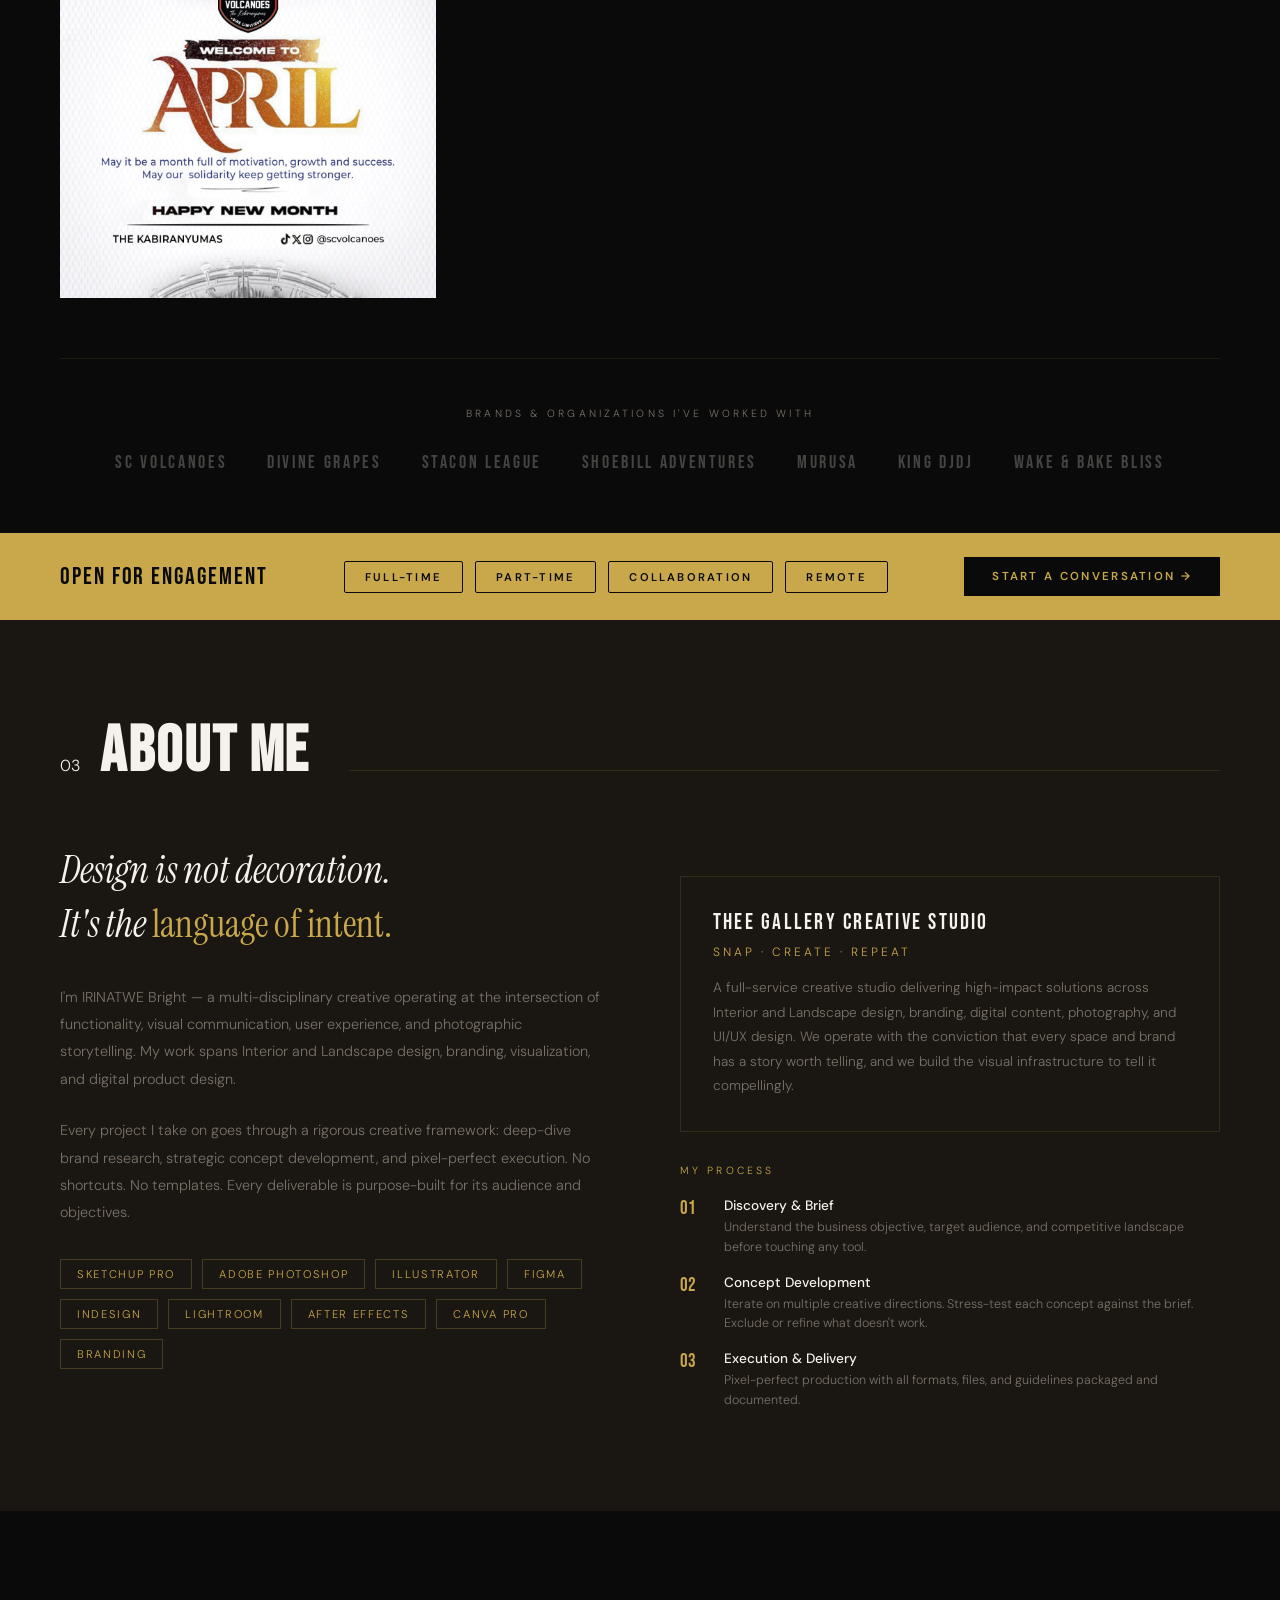
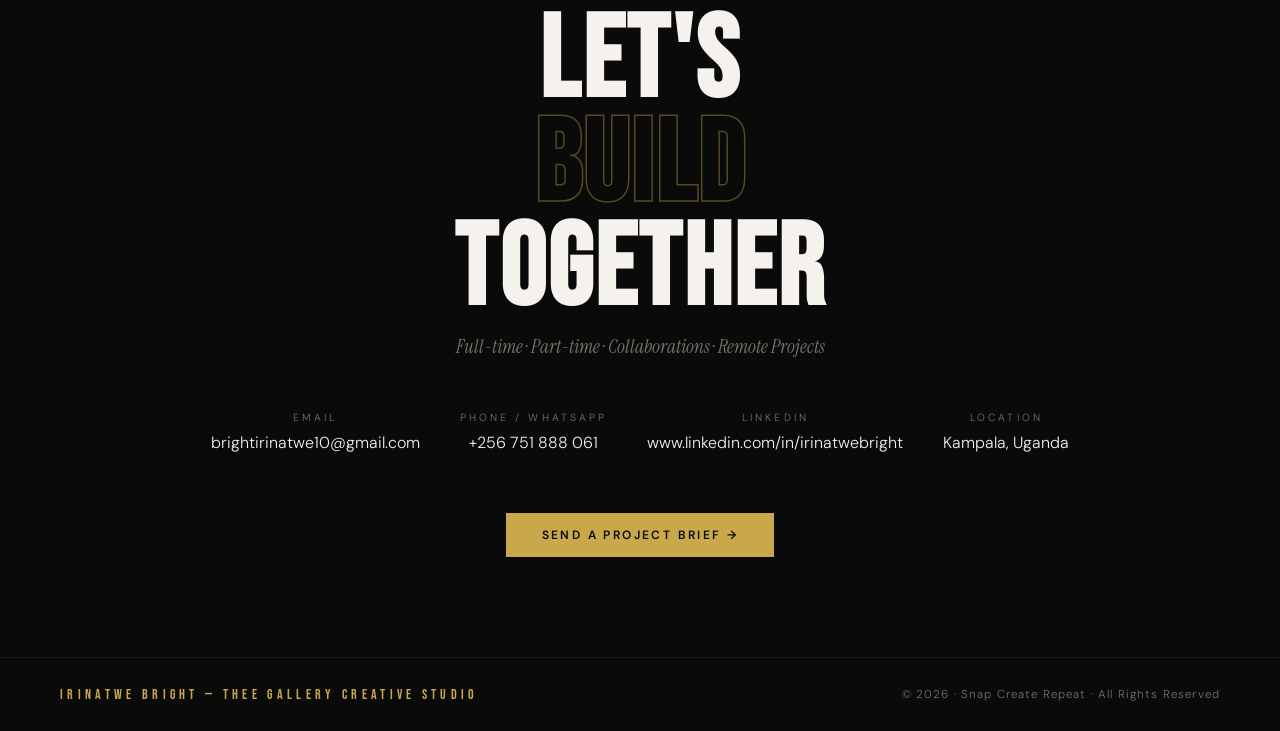
==== commit f1f69ffb: "updated my folio" ====
--- a/irinatwe-bright-portfolio.html
+++ b/irinatwe-bright-portfolio.html
@@ -39,10 +39,10 @@
       IRINATWE
       <span class="accent-line">Bright</span>
     </h1>
-    <p class="hero-title">Interior · Graphics · UI/UX · Photography</p>
+    <p class="hero-title">Interior · Landscape · Graphics · UI/UX · Photography</p>
     <p class="hero-desc">
       Creative Designer; Crafting visually stunning and functional digital and physical spaces.
-      Crafting brand experiences that command attention, drive engagement, 
+      Crafting experiences that command attention, drive engagement, 
       and leave a lasting imprint in the market ecosystem.
     </p>
     <div class="hero-ctas">
@@ -71,7 +71,7 @@
     <div class="stat-label">Brands Worked With</div>
   </div>
   <div class="stat-item">
-    <div class="stat-number">3+</div>
+    <div class="stat-number">2+</div>
     <div class="stat-label">Years Experience</div>
   </div>
   <div class="stat-item">
@@ -106,9 +106,14 @@
 <!-- SERVICES -->
 <section class="services" id="services">
   <div class="section-header reveal">
-    <span class="section-num">01</span>
+    <span class="section-num"></span>
     <h2 class="section-title">Core Services</h2>
     <div class="section-line"></div>
+    </div>
+    <div class="service-card">
+      <div class="service-icon">⬡</div>
+      <div class="service-name">Interior and Landscape Design</div>
+      <p class="service-desc">Crafting user-centered functional and visually stunning spaces for accomodation, business, study and leisure..</p>
   </div>
   <div class="services-grid reveal">
     <div class="service-card">
@@ -260,9 +265,8 @@
       </p>
       <p class="about-body">
         I'm IRINATWE Bright — a multi-disciplinary creative operating at the intersection 
-        of visual communication, user experience, and photographic storytelling. My work 
-        spans sports branding, music industry visuals, FMCG packaging, nonprofit communications, 
-        and digital product design.
+        of functionality, visual communication, user experience, and photographic storytelling. My work 
+        spans Interior and Landscape design, branding, visualization, and digital product design.
       </p>
       <p class="about-body">
         Every project I take on goes through a rigorous creative framework: deep-dive brand 
@@ -270,6 +274,7 @@
         No templates. Every deliverable is purpose-built for its audience and objectives.
       </p>
       <div class="skills-list">
+        <span class="skill-pill">SketchUp Pro</span>
         <span class="skill-pill">Adobe Photoshop</span>
         <span class="skill-pill">Illustrator</span>
         <span class="skill-pill">Figma</span>
@@ -285,9 +290,9 @@
         <div class="studio-name">THEE GALLERY Creative Studio</div>
         <div class="studio-tagline">Snap · Create · Repeat</div>
         <p class="studio-desc">
-          A full-service creative studio delivering high-impact visual solutions across 
-          branding, digital content, photography, and UI/UX design. We operate with the 
-          conviction that every brand has a story worth telling — and we build the visual 
+          A full-service creative studio delivering high-impact solutions across Interior
+          and Landscape design, branding, digital content, photography, and UI/UX design. We operate with the 
+          conviction that every space and brand has a story worth telling, and we build the visual 
           infrastructure to tell it compellingly.
         </p>
       </div>
@@ -306,14 +311,14 @@
             <span class="process-step-num">02</span>
             <div>
               <p class="process-step-heading">Concept Development</p>
-              <p class="process-step-text">Iterate on multiple creative directions. Stress-test each concept against the brief. Kill what doesn't work.</p>
+              <p class="process-step-text">Iterate on multiple creative directions. Stress-test each concept against the brief. Exclude or refine what doesn't work.</p>
             </div>
           </div>
           <div class="process-step">
             <span class="process-step-num">03</span>
             <div>
               <p class="process-step-heading">Execution & Delivery</p>
-              <p class="process-step-text">Pixel-perfect production with all formats, files, and brand guidelines packaged and documented.</p>
+              <p class="process-step-text">Pixel-perfect production with all formats, files, and guidelines packaged and documented.</p>
             </div>
           </div>
         </div>
